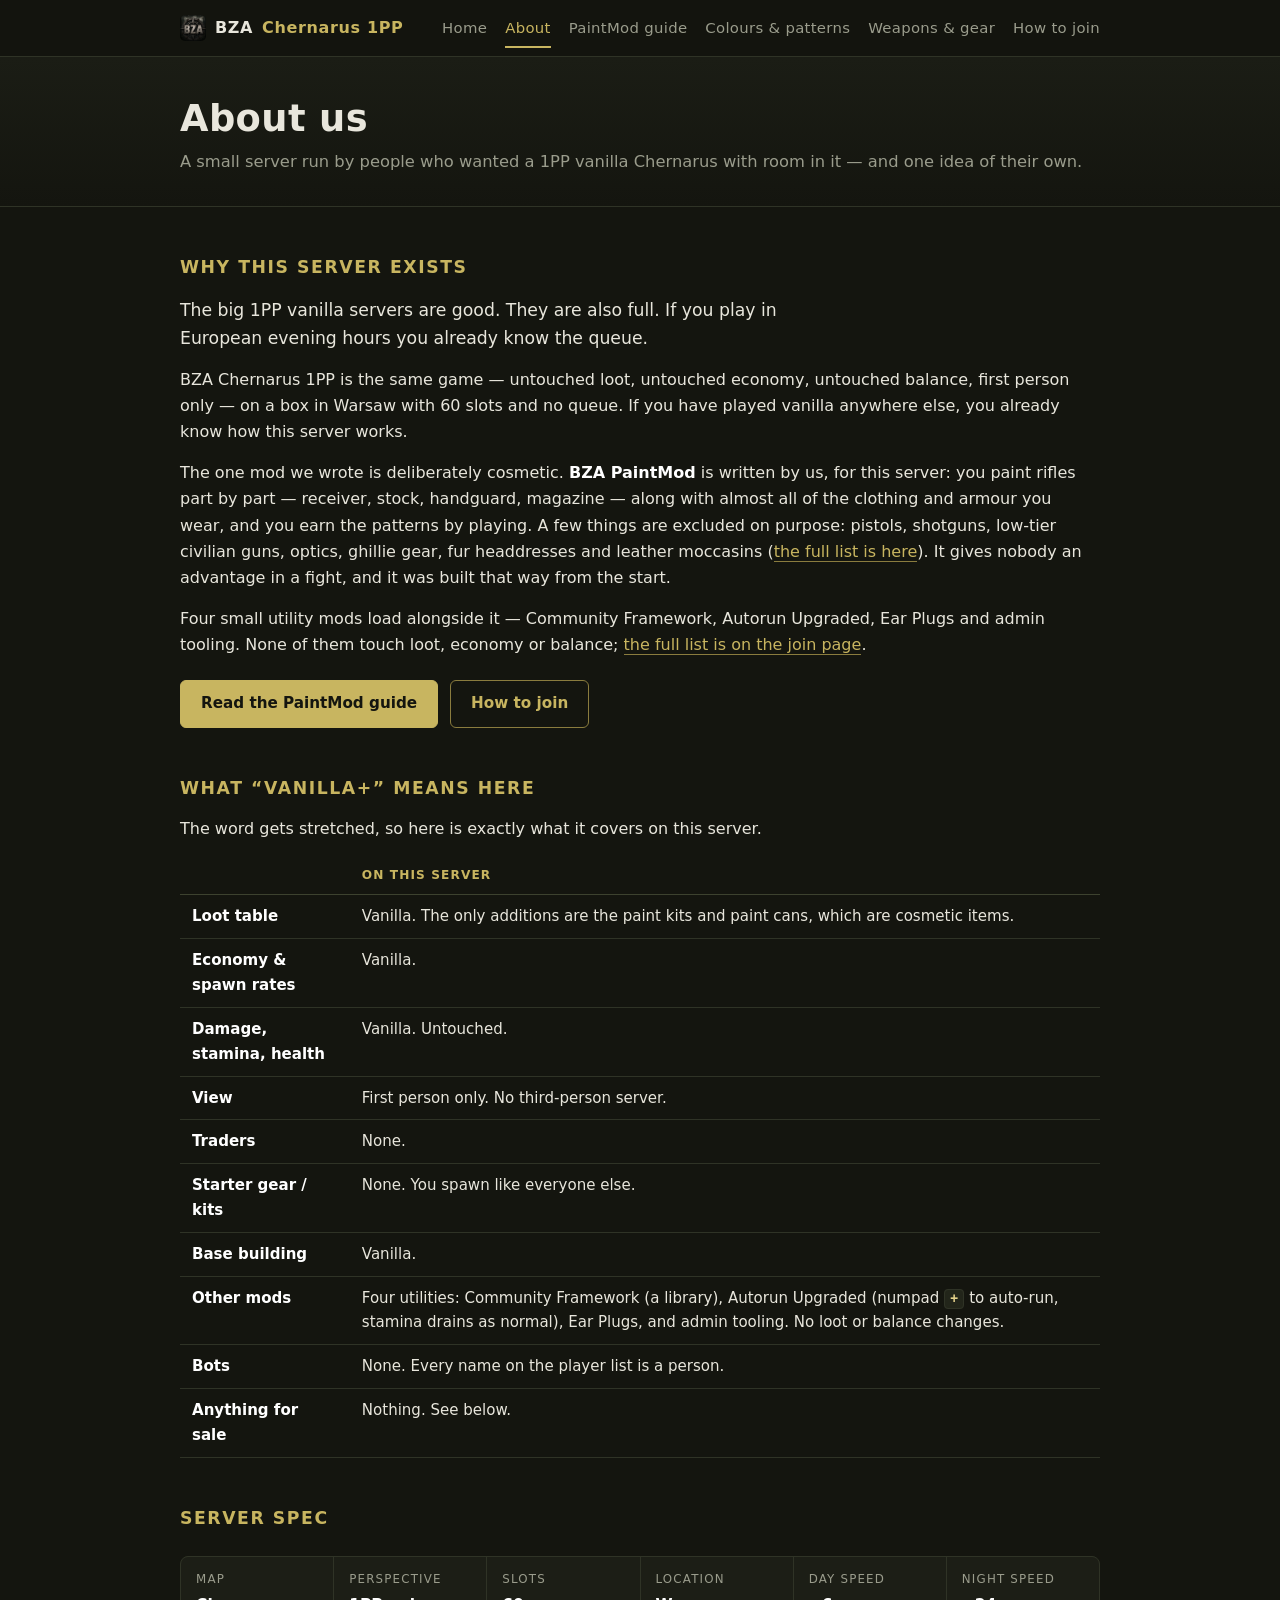
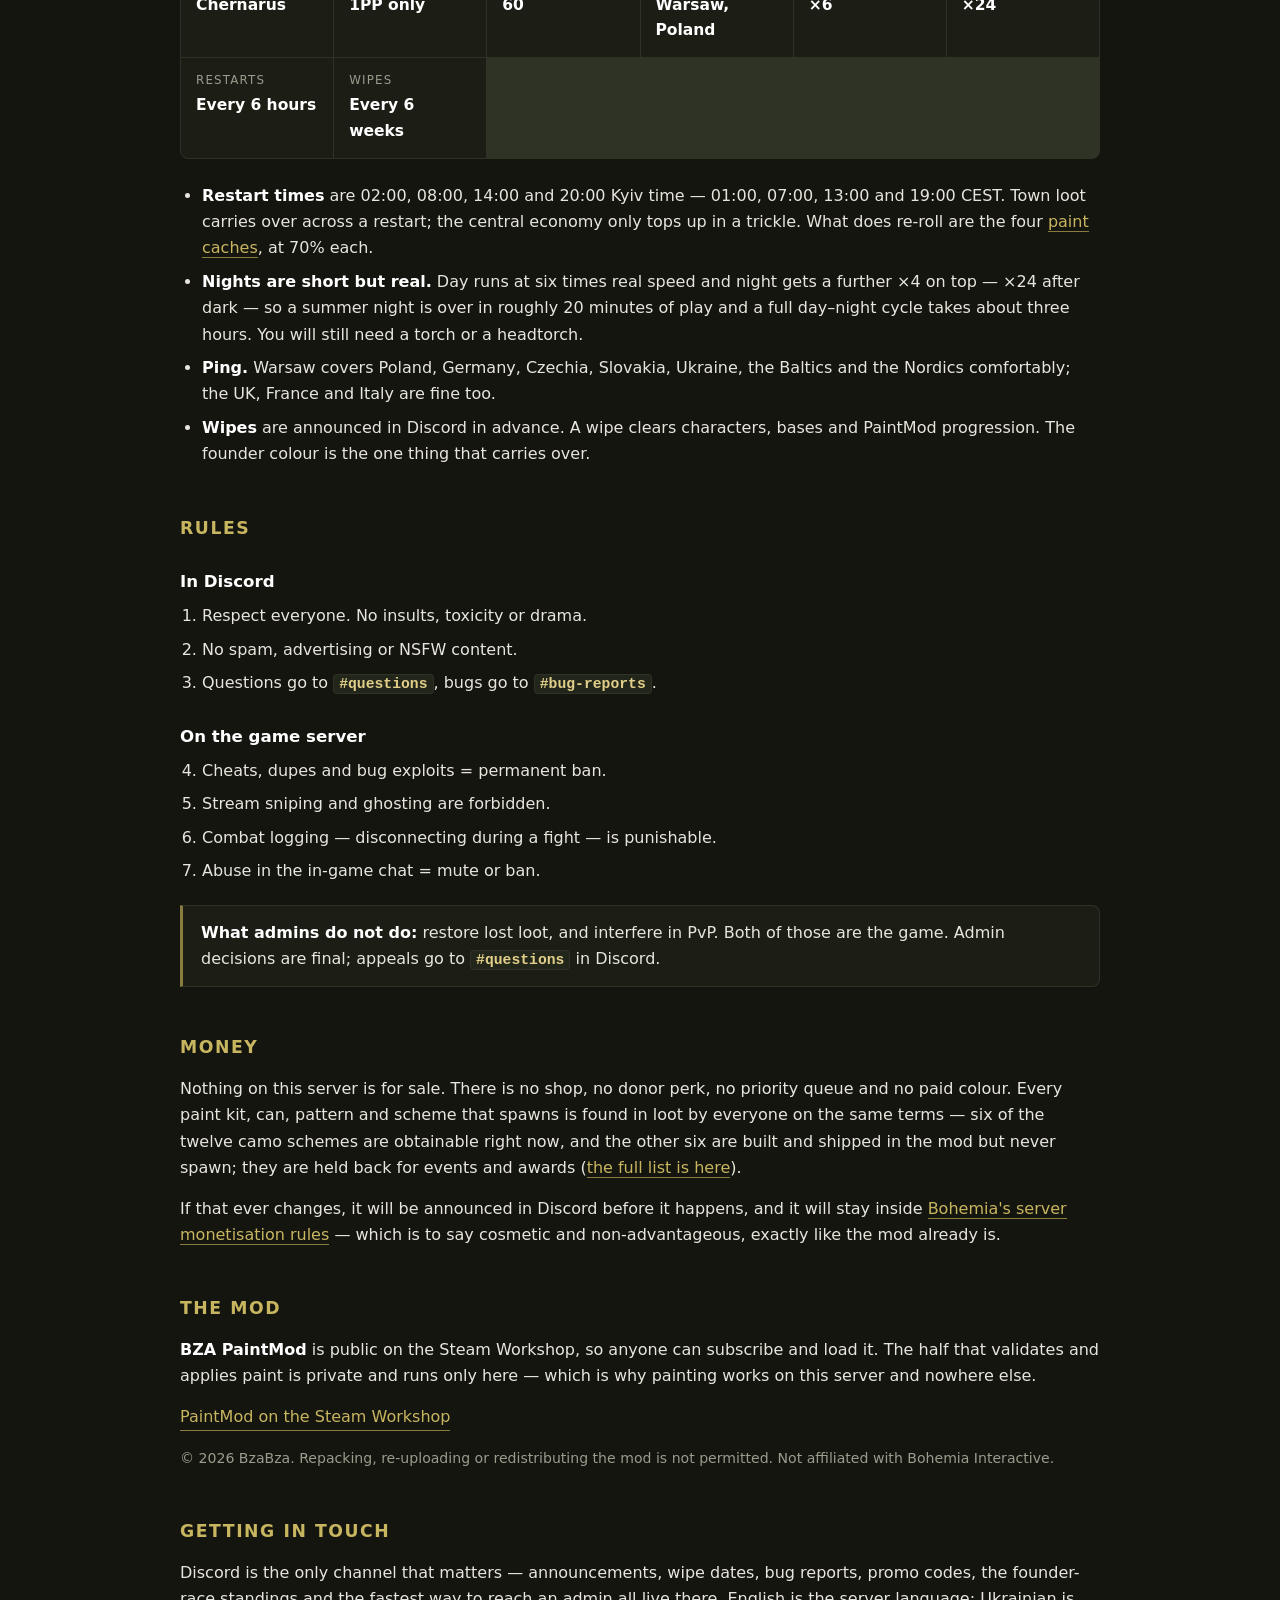
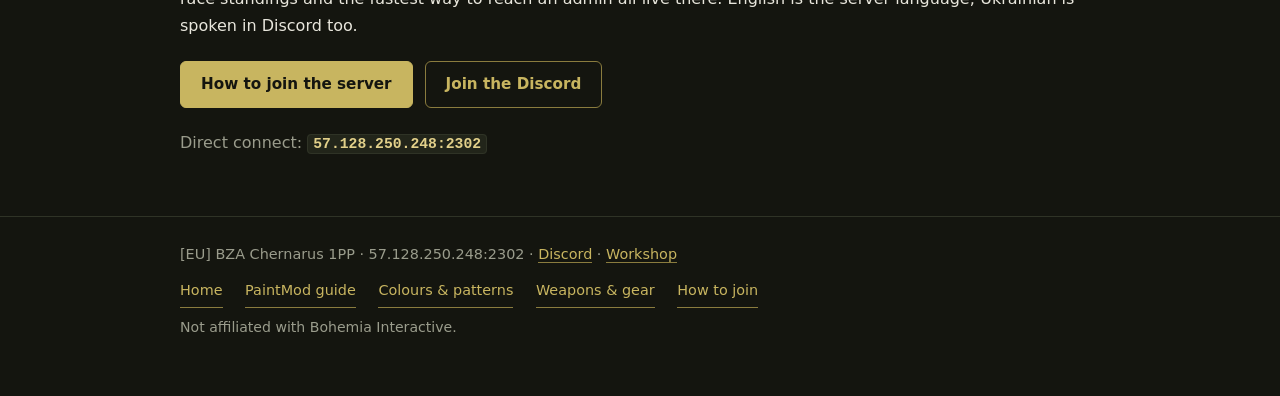
==== about.html @ 97966a28 "One landing page becomes a six-page site About, PaintMod guide, colours & patterns, weapons & gear, " ====
<!DOCTYPE html>
<html lang="en">
<head>
<meta charset="utf-8">
<meta name="viewport" content="width=device-width, initial-scale=1">
<title>About the server - BZA Chernarus 1PP</title>
<meta name="description" content="Who runs BZA Chernarus 1PP, what Vanilla+ means here, the full server spec, the rules, and the admin and monetisation policy.">
<link rel="icon" href="assets/brand/logo-32.png" sizes="32x32">
<link rel="apple-touch-icon" href="assets/brand/logo-180.png">
<link rel="stylesheet" href="assets/site.css">
</head>
<body>

<a class="skip" href="#main">Skip to content</a>

<nav class="nav">
  <div class="nav-in">
    <a class="brand" href="index.html"><img src="assets/brand/logo-64.png" alt="" width="28" height="28">BZA <span>Chernarus 1PP</span></a>
    <a class="link" href="index.html">Home</a>
    <a class="link" href="about.html" aria-current="page">About</a>
    <a class="link" href="paintmod.html">PaintMod guide</a>
    <a class="link" href="styles.html">Colours &amp; patterns</a>
    <a class="link" href="gear.html">Weapons &amp; gear</a>
    <a class="link" href="join.html">How to join</a>
  </div>
</nav>

<header class="hero slim">
  <div class="wrap">
    <h1>About us</h1>
    <p class="tag">A small server run by people who wanted a 1PP vanilla
       Chernarus with room in it &mdash; and one idea of their own.</p>
  </div>
</header>

<main id="main" tabindex="-1">
<div class="wrap">

  <h2>Why this server exists</h2>
  <p class="lede">The big 1PP vanilla servers are good. They are also full. If
     you play in European evening hours you already know the queue.</p>
  <p>BZA Chernarus 1PP is the same game &mdash; untouched loot, untouched
     economy, untouched balance, first person only &mdash; on a box in Warsaw
     with 60 slots and no queue. If you have played vanilla anywhere else, you
     already know how this server works.</p>
  <p>The one mod we wrote is deliberately cosmetic. <strong>BZA PaintMod</strong>
     is written by us, for this server: you paint rifles part by part &mdash;
     receiver, stock, handguard, magazine &mdash; along with almost all of the
     clothing and armour you wear, and you earn the patterns by playing. A few
     things are excluded on purpose: pistols, shotguns, low-tier civilian guns,
     optics, ghillie gear, fur headdresses and leather moccasins
     (<a href="gear.html">the full list is here</a>). It gives nobody an
     advantage in a fight, and it was built that way from the start.</p>
  <p>Four small utility mods load alongside it &mdash; Community Framework,
     Autorun Upgraded, Ear Plugs and admin tooling. None of them touch loot,
     economy or balance; <a href="join.html">the full list is on the join
     page</a>.</p>

  <div class="btns">
    <a class="btn btn-primary" href="paintmod.html">Read the PaintMod guide</a>
    <a class="btn" href="join.html">How to join</a>
  </div>

  <h2>What &ldquo;Vanilla+&rdquo; means here</h2>
  <p>The word gets stretched, so here is exactly what it covers on this server.</p>
  <div class="tbl-wrap" tabindex="0" role="region" aria-label="Scrollable table">
    <table>
      <thead><tr><th></th><th>On this server</th></tr></thead>
      <tbody>
        <tr><td><strong>Loot table</strong></td><td>Vanilla. The only additions are the paint kits and paint cans, which are cosmetic items.</td></tr>
        <tr><td><strong>Economy &amp; spawn rates</strong></td><td>Vanilla.</td></tr>
        <tr><td><strong>Damage, stamina, health</strong></td><td>Vanilla. Untouched.</td></tr>
        <tr><td><strong>View</strong></td><td>First person only. No third-person server.</td></tr>
        <tr><td><strong>Traders</strong></td><td>None.</td></tr>
        <tr><td><strong>Starter gear / kits</strong></td><td>None. You spawn like everyone else.</td></tr>
        <tr><td><strong>Base building</strong></td><td>Vanilla.</td></tr>
        <tr><td><strong>Other mods</strong></td><td>Four utilities: Community Framework (a library), Autorun Upgraded (numpad&nbsp;<code>+</code> to auto-run, stamina drains as normal), Ear Plugs, and admin tooling. No loot or balance changes.</td></tr>
        <tr><td><strong>Bots</strong></td><td>None. Every name on the player list is a person.</td></tr>
        <tr><td><strong>Anything for sale</strong></td><td>Nothing. See below.</td></tr>
      </tbody>
    </table>
  </div>

  <h2>Server spec</h2>
  <dl class="facts">
    <div><dt>Map</dt><dd>Chernarus</dd></div>
    <div><dt>Perspective</dt><dd>1PP only</dd></div>
    <div><dt>Slots</dt><dd>60</dd></div>
    <div><dt>Location</dt><dd>Warsaw, Poland</dd></div>
    <div><dt>Day speed</dt><dd>&times;6</dd></div>
    <div><dt>Night speed</dt><dd>&times;24</dd></div>
    <div><dt>Restarts</dt><dd>Every 6 hours</dd></div>
    <div><dt>Wipes</dt><dd>Every 6 weeks</dd></div>
  </dl>
  <ul>
    <li><strong>Restart times</strong> are 02:00, 08:00, 14:00 and 20:00 Kyiv
        time &mdash; 01:00, 07:00, 13:00 and 19:00 CEST. Town loot carries over
        across a restart; the central economy only tops up in a trickle. What
        does re-roll are the four
        <a href="paintmod.html#caches">paint caches</a>, at 70% each.</li>
    <li><strong>Nights are short but real.</strong> Day runs at six times real
        speed and night gets a further &times;4 on top &mdash; &times;24 after
        dark &mdash; so a summer night is over in roughly 20 minutes of play and
        a full day&ndash;night cycle takes about three hours. You will still
        need a torch or a headtorch.</li>
    <li><strong>Ping.</strong> Warsaw covers Poland, Germany, Czechia, Slovakia,
        Ukraine, the Baltics and the Nordics comfortably; the UK, France and
        Italy are fine too.</li>
    <li><strong>Wipes</strong> are announced in Discord in advance. A wipe clears
        characters, bases and PaintMod progression. The founder colour is the one
        thing that carries over.</li>
  </ul>

  <h2 id="rules">Rules</h2>
  <h3>In Discord</h3>
  <ol>
    <li>Respect everyone. No insults, toxicity or drama.</li>
    <li>No spam, advertising or NSFW content.</li>
    <li>Questions go to <code>#questions</code>, bugs go to <code>#bug-reports</code>.</li>
  </ol>
  <h3>On the game server</h3>
  <ol start="4">
    <li>Cheats, dupes and bug exploits = permanent ban.</li>
    <li>Stream sniping and ghosting are forbidden.</li>
    <li>Combat logging &mdash; disconnecting during a fight &mdash; is punishable.</li>
    <li>Abuse in the in-game chat = mute or ban.</li>
  </ol>

  <div class="note">
    <p><strong>What admins do not do:</strong> restore lost loot, and interfere
       in PvP. Both of those are the game. Admin decisions are final; appeals go
       to <code>#questions</code> in Discord.</p>
  </div>

  <h2>Money</h2>
  <p>Nothing on this server is for sale. There is no shop, no donor perk, no
     priority queue and no paid colour. Every paint kit, can, pattern and scheme
     that spawns is found in loot by everyone on the same terms &mdash; six of
     the twelve camo schemes are obtainable right now, and the other six are
     built and shipped in the mod but never spawn; they are held back for events
     and awards (<a href="styles.html#camo">the full list is here</a>).</p>
  <p>If that ever changes, it will be announced in Discord before it happens, and
     it will stay inside
     <a href="https://www.bohemia.net/community/licenses/dayz-monetization-rules">Bohemia's
     server monetisation rules</a> &mdash; which is to say cosmetic and
     non-advantageous, exactly like the mod already is.</p>

  <h2>The mod</h2>
  <p><strong>BZA PaintMod</strong> is public on the Steam Workshop, so anyone can
     subscribe and load it. The half that validates and applies paint is private
     and runs only here &mdash; which is why painting works on this server and
     nowhere else.</p>
  <p class="links">
    <a href="https://steamcommunity.com/sharedfiles/filedetails/?id=3770991635">PaintMod on the Steam Workshop</a>
  </p>
  <p><small class="muted">&copy; 2026 BzaBza. Repacking, re-uploading or
     redistributing the mod is not permitted. Not affiliated with Bohemia
     Interactive.</small></p>

  <h2>Getting in touch</h2>
  <p>Discord is the only channel that matters &mdash; announcements, wipe dates,
     bug reports, promo codes, the founder-race standings and the fastest way to
     reach an admin all live there. English is the server language; Ukrainian is
     spoken in Discord too.</p>
  <div class="btns">
    <a class="btn btn-primary" href="join.html">How to join the server</a>
    <a class="btn" href="https://discord.gg/Rrzu4rVy3v">Join the Discord</a>
  </div>
  <p class="muted">Direct connect: <code>57.128.250.248:2302</code></p>

</div>
</main>

<footer>
  <div class="wrap">
    <p>[EU] BZA Chernarus 1PP &middot; 57.128.250.248:2302 &middot;
       <a href="https://discord.gg/Rrzu4rVy3v">Discord</a> &middot;
       <a href="https://steamcommunity.com/sharedfiles/filedetails/?id=3770991635">Workshop</a></p>
    <p class="links">
      <a href="index.html">Home</a>
      <a href="paintmod.html">PaintMod guide</a>
      <a href="styles.html">Colours &amp; patterns</a>
      <a href="gear.html">Weapons &amp; gear</a>
      <a href="join.html">How to join</a>
    </p>
    <p><small>Not affiliated with Bohemia Interactive.</small></p>
  </div>
</footer>

</body>
</html>
---- assets/site.css ----
/* [EU] BZA Chernarus 1PP - shared styles.
   Kept as one hand-written stylesheet on purpose: the site is static files on
   GitHub Pages with no build step, so anything that needs compiling is a
   liability the next time somebody edits a page in a hurry. */

:root {
  --bg: #14150f;
  --bg-2: #191a12;
  --panel: #1c1e16;
  --panel-2: #22251a;
  --line: #2f3326;
  --line-2: #3d422f;
  --ink: #e8e6dc;
  /* --muted is 6.6:1 on --bg, --dim is 5.0:1 on --panel. Both clear WCAG AA for
     normal text, which matters because --dim carries the hex labels under the
     colour swatches at 0.72rem - the smallest real text on the site. */
  --muted: #9a9c8c;
  --dim: #8b8e80;
  --accent: #c8b560;
  --accent-dim: #8a7c3e;
  --accent-2: #e2d08a;
  --yes: #7cb342;
  /* --no and --founder-ink are the TEXT weights (5.0:1 and 7.7:1). --founder is
     the brand violet #A056F5 itself - correct on a swatch or a border, too dark
     against a panel to set small text in. */
  --no: #c76b60;
  --founder: #a056f5;
  --founder-ink: #c79bff;
  --radius: 8px;
  --wrap: 960px;
}

*, *::before, *::after { box-sizing: border-box; }

html { scroll-behavior: smooth; }

/* The nav is sticky, so an anchor jump would otherwise park its target
   underneath it - 57px of nav on desktop, 136px once six links wrap on a
   phone, which is more than a heading is tall. Every deep link between the
   guide pages depends on this. */
[id] { scroll-margin-top: 150px; }
@media (min-width: 700px) { [id] { scroll-margin-top: 72px; } }
@media (prefers-reduced-motion: reduce) {
  html { scroll-behavior: auto; }
  * { animation-duration: .01ms !important; transition-duration: .01ms !important; }
}

body {
  margin: 0;
  background: var(--bg);
  color: var(--ink);
  font: 16px/1.65 system-ui, -apple-system, "Segoe UI", Roboto, sans-serif;
  -webkit-text-size-adjust: 100%;
}

.wrap { max-width: var(--wrap); margin: 0 auto; padding: 0 20px; }
.wrap-narrow { max-width: 760px; }

a { color: var(--accent); text-decoration: none; border-bottom: 1px solid var(--accent-dim); }
a:hover { color: var(--accent-2); }
a:focus-visible, button:focus-visible, summary:focus-visible {
  outline: 2px solid var(--accent);
  outline-offset: 2px;
}

img { max-width: 100%; height: auto; }

/* ---------------------------------------------------------------- skip link */

.skip {
  position: absolute; left: -9999px; top: 0; z-index: 100;
  background: var(--accent); color: #14150f; padding: 10px 16px; border: 0;
}
.skip:focus { left: 8px; top: 8px; }

/* ---------------------------------------------------------------------- nav */

.nav {
  position: sticky; top: 0; z-index: 50;
  background: rgba(20, 21, 15, .93);
  backdrop-filter: blur(8px);
  border-bottom: 1px solid var(--line);
}
.nav-in {
  max-width: var(--wrap); margin: 0 auto; padding: 0 20px;
  display: flex; align-items: center; gap: 6px 18px; flex-wrap: wrap;
  min-height: 56px;
}
.brand {
  display: flex; align-items: center; gap: 9px;
  font-weight: 700; letter-spacing: .04em; color: var(--ink);
  border: 0; margin-right: auto; padding: 8px 0;
}
.brand img { width: 26px; height: 26px; border-radius: 5px; }
.brand span { color: var(--accent); }
.nav a.link {
  border: 0; color: var(--muted); font-size: .93rem; padding: 8px 0;
  letter-spacing: .02em; white-space: nowrap;
}
.nav a.link:hover { color: var(--ink); }
.nav a.link[aria-current="page"] {
  color: var(--accent); box-shadow: inset 0 -2px 0 var(--accent);
}

/* ------------------------------------------------------------------- header */

.hero {
  border-bottom: 1px solid var(--line);
  background: linear-gradient(180deg, #1b1d15, var(--bg));
  padding: 52px 0 40px;
}
.hero.slim { padding: 40px 0 30px; }
h1 {
  margin: 0 0 8px;
  font-size: clamp(1.55rem, 4.6vw, 2.3rem);
  line-height: 1.2; letter-spacing: .4px;
}
h1 .eu { color: var(--accent); }
.tag { color: var(--muted); margin: 0; font-size: 1.02rem; }
.lede { font-size: 1.08rem; color: var(--ink); max-width: 62ch; }

h2 {
  font-size: 1.08rem; letter-spacing: .09em; text-transform: uppercase;
  color: var(--accent); margin: 46px 0 14px;
}
h3 { margin: 26px 0 8px; font-size: 1.04rem; color: #fff; }
h4 { margin: 20px 0 6px; font-size: .95rem; color: var(--ink); }
p { margin: 0 0 14px; }
ul, ol { margin: 0 0 14px; padding-left: 22px; }
li { margin-bottom: 7px; }
li > ul, li > ol { margin-top: 7px; }
hr { border: 0; border-top: 1px solid var(--line); margin: 40px 0; }
code {
  font: 600 .92em ui-monospace, SFMono-Regular, Menlo, Consolas, monospace;
  background: var(--panel-2); border: 1px solid var(--line);
  padding: 1px 5px; border-radius: 4px; color: var(--accent-2);
}
strong { color: #fff; }
small { color: var(--muted); font-size: .88rem; }

/* -------------------------------------------------------------- connect box */

.connect {
  margin: 26px 0 0; padding: 18px 20px;
  background: var(--panel); border: 1px solid var(--line); border-radius: var(--radius);
  display: flex; flex-wrap: wrap; gap: 14px 28px; align-items: center;
}
.connect .label {
  color: var(--muted); font-size: .78rem; text-transform: uppercase; letter-spacing: .11em;
}
.ip {
  font: 600 1.3rem/1.3 ui-monospace, SFMono-Regular, Menlo, Consolas, monospace;
  color: #fff; margin-top: 3px; word-break: break-all;
}

/* ------------------------------------------------------------------ buttons */

.btn {
  display: inline-block; border: 1px solid var(--accent-dim); border-radius: 6px;
  padding: 10px 20px; font-weight: 600; font-size: .95rem;
  background: transparent; color: var(--accent); cursor: pointer;
}
.btn:hover { background: rgba(200, 181, 96, .1); color: var(--accent-2); }
.btn-primary { background: var(--accent); color: #14150f; border-color: var(--accent); }
.btn-primary:hover { background: var(--accent-2); color: #14150f; }
.btns { display: flex; flex-wrap: wrap; gap: 12px; margin: 22px 0; }

/* -------------------------------------------------------------------- cards */

.grid { display: grid; grid-template-columns: repeat(auto-fit, minmax(230px, 1fr)); gap: 14px; margin: 0 0 8px; }
.grid-2 { grid-template-columns: repeat(auto-fit, minmax(300px, 1fr)); }
.card {
  background: var(--panel); border: 1px solid var(--line);
  border-radius: var(--radius); padding: 16px 18px;
}
.card h3 { margin: 0 0 6px; font-size: 1rem; color: #fff; }
.card p:last-child { margin: 0; }
.card p { color: var(--muted); font-size: .94rem; }

/* facts strip */
.facts {
  display: grid; grid-template-columns: repeat(auto-fit, minmax(140px, 1fr));
  gap: 1px; background: var(--line); border: 1px solid var(--line);
  border-radius: var(--radius); overflow: hidden; margin: 24px 0;
}
.facts div { background: var(--panel); padding: 13px 15px; }
.facts dt { color: var(--muted); font-size: .74rem; text-transform: uppercase; letter-spacing: .1em; }
.facts dd { margin: 3px 0 0; font-weight: 600; color: #fff; font-size: .97rem; }

/* ------------------------------------------------------------------- tables */

/* tabindex="0" in the markup makes these keyboard-scrollable - without it the
   right-hand columns of a table wider than the phone are simply unreachable
   without a pointer. The focus ring is what tells you it took focus. */
.tbl-wrap { overflow-x: auto; margin: 0 0 18px; -webkit-overflow-scrolling: touch; }
.tbl-wrap:focus-visible { outline: 2px solid var(--accent); outline-offset: 3px; }
table { border-collapse: collapse; width: 100%; min-width: 480px; font-size: .94rem; }
th, td { text-align: left; padding: 9px 12px; border-bottom: 1px solid var(--line); vertical-align: top; }
thead th {
  color: var(--accent); font-size: .76rem; text-transform: uppercase;
  letter-spacing: .09em; border-bottom-color: var(--line-2);
}
tbody tr:hover { background: var(--panel); }
/* Group headings inside a tbody (the weapon table's category rows) - without
   this they inherit body-cell styling and read as just another weapon. */
tbody th[colspan] {
  color: var(--accent); font-size: .76rem; text-transform: uppercase;
  letter-spacing: .09em; padding-top: 22px; border-bottom-color: var(--line-2);
}
td.yes { color: var(--yes); font-weight: 600; white-space: nowrap; }
td.no { color: var(--no); font-weight: 600; white-space: nowrap; }

/* -------------------------------------------------------------------- notes */

.note {
  background: var(--panel); border: 1px solid var(--line);
  border-left: 3px solid var(--accent-dim);
  border-radius: 0 var(--radius) var(--radius) 0;
  padding: 14px 18px; margin: 20px 0;
}
.note p:last-child { margin: 0; }
.note.warn { border-left-color: var(--no); }

/* -------------------------------------------------------------------- steps */

.steps { counter-reset: step; list-style: none; padding: 0; margin: 20px 0; }
.steps > li {
  counter-increment: step; position: relative;
  padding: 0 0 20px 46px; margin: 0; border-left: 1px solid var(--line);
}
.steps > li:last-child { border-left-color: transparent; padding-bottom: 0; }
.steps > li::before {
  content: counter(step);
  position: absolute; left: -15px; top: -2px;
  width: 30px; height: 30px; border-radius: 50%;
  background: var(--panel-2); border: 1px solid var(--line-2);
  color: var(--accent); font-weight: 700; font-size: .88rem;
  display: grid; place-items: center;
}
.steps h3 { margin: 2px 0 6px; }

/* ------------------------------------------------------------------- shots */

.shots { display: grid; grid-template-columns: repeat(auto-fit, minmax(290px, 1fr)); gap: 16px; margin: 0 0 8px; }
.shots figure { margin: 0; }
.shots img {
  display: block; width: 100%; border-radius: var(--radius);
  border: 1px solid var(--line); background: var(--panel);
}
.shots figcaption { color: var(--muted); font-size: .88rem; line-height: 1.45; margin-top: 8px; }
.shots .wide { grid-column: 1 / -1; }

/* ------------------------------------------------------------------ founder */

.founder {
  display: flex; gap: 18px; align-items: flex-start;
  background: var(--panel); border: 1px solid var(--line);
  border-left: 4px solid var(--founder); border-radius: var(--radius); padding: 18px 20px;
}
.founder .swatch {
  flex: none; width: 52px; height: 52px; border-radius: var(--radius); background: var(--founder);
  box-shadow: 0 0 0 1px rgba(255, 255, 255, .12), 0 0 22px rgba(160, 86, 245, .45);
}
.founder p:last-child { margin: 0; }
@media (max-width: 520px) { .founder { flex-direction: column; } }

/* ------------------------------------------------------------- paint swatch */

.palette {
  display: grid; grid-template-columns: repeat(auto-fill, minmax(104px, 1fr));
  gap: 10px; margin: 18px 0;
}
.sw {
  border: 1px solid var(--line); border-radius: 6px; overflow: hidden;
  background: var(--panel);
}
.sw .chip { height: 56px; display: block; }
.sw .meta { padding: 6px 8px 8px; }
.sw .nm { font-size: .82rem; color: var(--ink); display: block; line-height: 1.3; }
.sw .hx {
  font: .72rem ui-monospace, Consolas, monospace; color: var(--dim);
  text-transform: uppercase; letter-spacing: .03em;
}
.sw.is-founder { border-color: var(--founder); }

.badge {
  display: inline-block; font-size: .68rem; text-transform: uppercase;
  letter-spacing: .08em; padding: 1px 6px; border-radius: 3px;
  border: 1px solid var(--line-2); color: var(--muted); vertical-align: 2px;
}
.badge.free { color: var(--yes); border-color: rgba(124, 179, 66, .45); }
.badge.founder { color: var(--founder-ink); border-color: rgba(160, 86, 245, .5); }
.badge.locked { color: var(--muted); }

/* -------------------------------------------------------------- pattern grid */

.tiles { display: grid; grid-template-columns: repeat(auto-fill, minmax(150px, 1fr)); gap: 14px; margin: 18px 0; }
.tile { border: 1px solid var(--line); border-radius: var(--radius); overflow: hidden; background: var(--panel); }
.tile img, .tile svg { display: block; width: 100%; aspect-ratio: 1; image-rendering: auto; }
.tile .cap { padding: 8px 10px 10px; }
.tile .cap b { display: block; font-size: .88rem; color: #fff; font-weight: 600; }
.tile .cap span { font-size: .78rem; color: var(--muted); }

/* the stencil previews recolour through these two variables */
.stencil .bg { fill: var(--sb, #1a1a1a); }
.stencil .ac { fill: var(--sa, #f2f2f2); }

/* ----------------------------------------------------------------- controls */

.controls {
  background: var(--panel); border: 1px solid var(--line);
  border-radius: var(--radius); padding: 16px 18px; margin: 18px 0 24px;
}
.controls .row { display: flex; flex-wrap: wrap; gap: 10px 20px; align-items: center; margin-bottom: 12px; }
.controls .row:last-child { margin-bottom: 0; }
.controls label, .controls .label-ish {
  font-size: .76rem; text-transform: uppercase; letter-spacing: .1em; color: var(--muted);
}
select, input[type="search"] {
  background: var(--panel-2); color: var(--ink);
  /* --line-2 against --panel is only 1.6:1, so the box that identifies the
     control would not be perceivable. --dim clears the 3:1 that WCAG asks of a
     UI boundary. */
  border: 1px solid var(--dim); border-radius: 5px;
  /* 16px exactly: iOS Safari zooms the whole page when a smaller input takes
     focus, and the visitor then has to pinch back out to read the results they
     just filtered. */
  padding: 8px 10px; font: inherit; font-size: 16px; max-width: 100%;
}
::placeholder { color: var(--muted); opacity: 1; }
.mini {
  display: flex; flex-wrap: wrap; gap: 5px;
}
.mini button {
  width: 26px; height: 26px; border-radius: 4px; padding: 0;
  border: 1px solid var(--line-2); cursor: pointer;
}
/* 47 swatches at a 44px tap target would be a wall. On touch devices they go up
   to 38px and the gap widens, which is the most a grid this size can give
   without becoming its own screen. */
@media (pointer: coarse) {
  .mini { gap: 8px; }
  .mini button { width: 38px; height: 38px; }
}
/* Selection ring sits just off the swatch, separated by a band of page colour
   so it reads on light and dark swatches alike. */
.mini button[aria-pressed="true"] {
  box-shadow: 0 0 0 2px var(--panel), 0 0 0 4px var(--accent);
  border-color: var(--accent);
}
/* Focus has to be told apart from selection, and the default accent ring is
   invisible on the gold family (Amber measures 1.00:1 against it). A white ring
   further out lands on the panel behind the swatch, never on the swatch, so it
   is 6:1 whatever colour is under it. */
.mini button:focus-visible {
  outline: 2px solid var(--ink);
  outline-offset: 5px;
}

/* ------------------------------------------------------------------ details */

details {
  border: 1px solid var(--line); border-radius: var(--radius);
  background: var(--panel); padding: 0; margin: 0 0 10px;
}
summary { padding: 13px 18px; cursor: pointer; font-weight: 600; color: var(--ink); }
summary::marker { color: var(--accent); }
details > *:not(summary) { padding: 0 18px; }
details > *:last-child { padding-bottom: 14px; }

/* ------------------------------------------------------------------- footer */

footer {
  margin-top: 60px; border-top: 1px solid var(--line);
  padding: 26px 0 48px; color: var(--muted); font-size: .9rem;
}
/* Footer links keep an underline. Against the muted footer text the accent is
   only 1.36:1, so colour alone would not distinguish a link from a word. */
footer a { border-bottom-color: var(--accent-dim); }
footer .links a { margin-right: 18px; display: inline-block; padding: 4px 0; }
footer p { margin: 0 0 8px; }
/* Same spacing for a link row inside the page body, not just the footer. */
p.links a { margin-right: 18px; display: inline-block; }

/* -------------------------------------------------------------------- misc */

.muted { color: var(--muted); }
.center { text-align: center; }
.mt0 { margin-top: 0; }
.nowrap { white-space: nowrap; }
.visually-hidden {
  position: absolute; width: 1px; height: 1px; overflow: hidden;
  clip: rect(0 0 0 0); clip-path: inset(50%); white-space: nowrap;
}
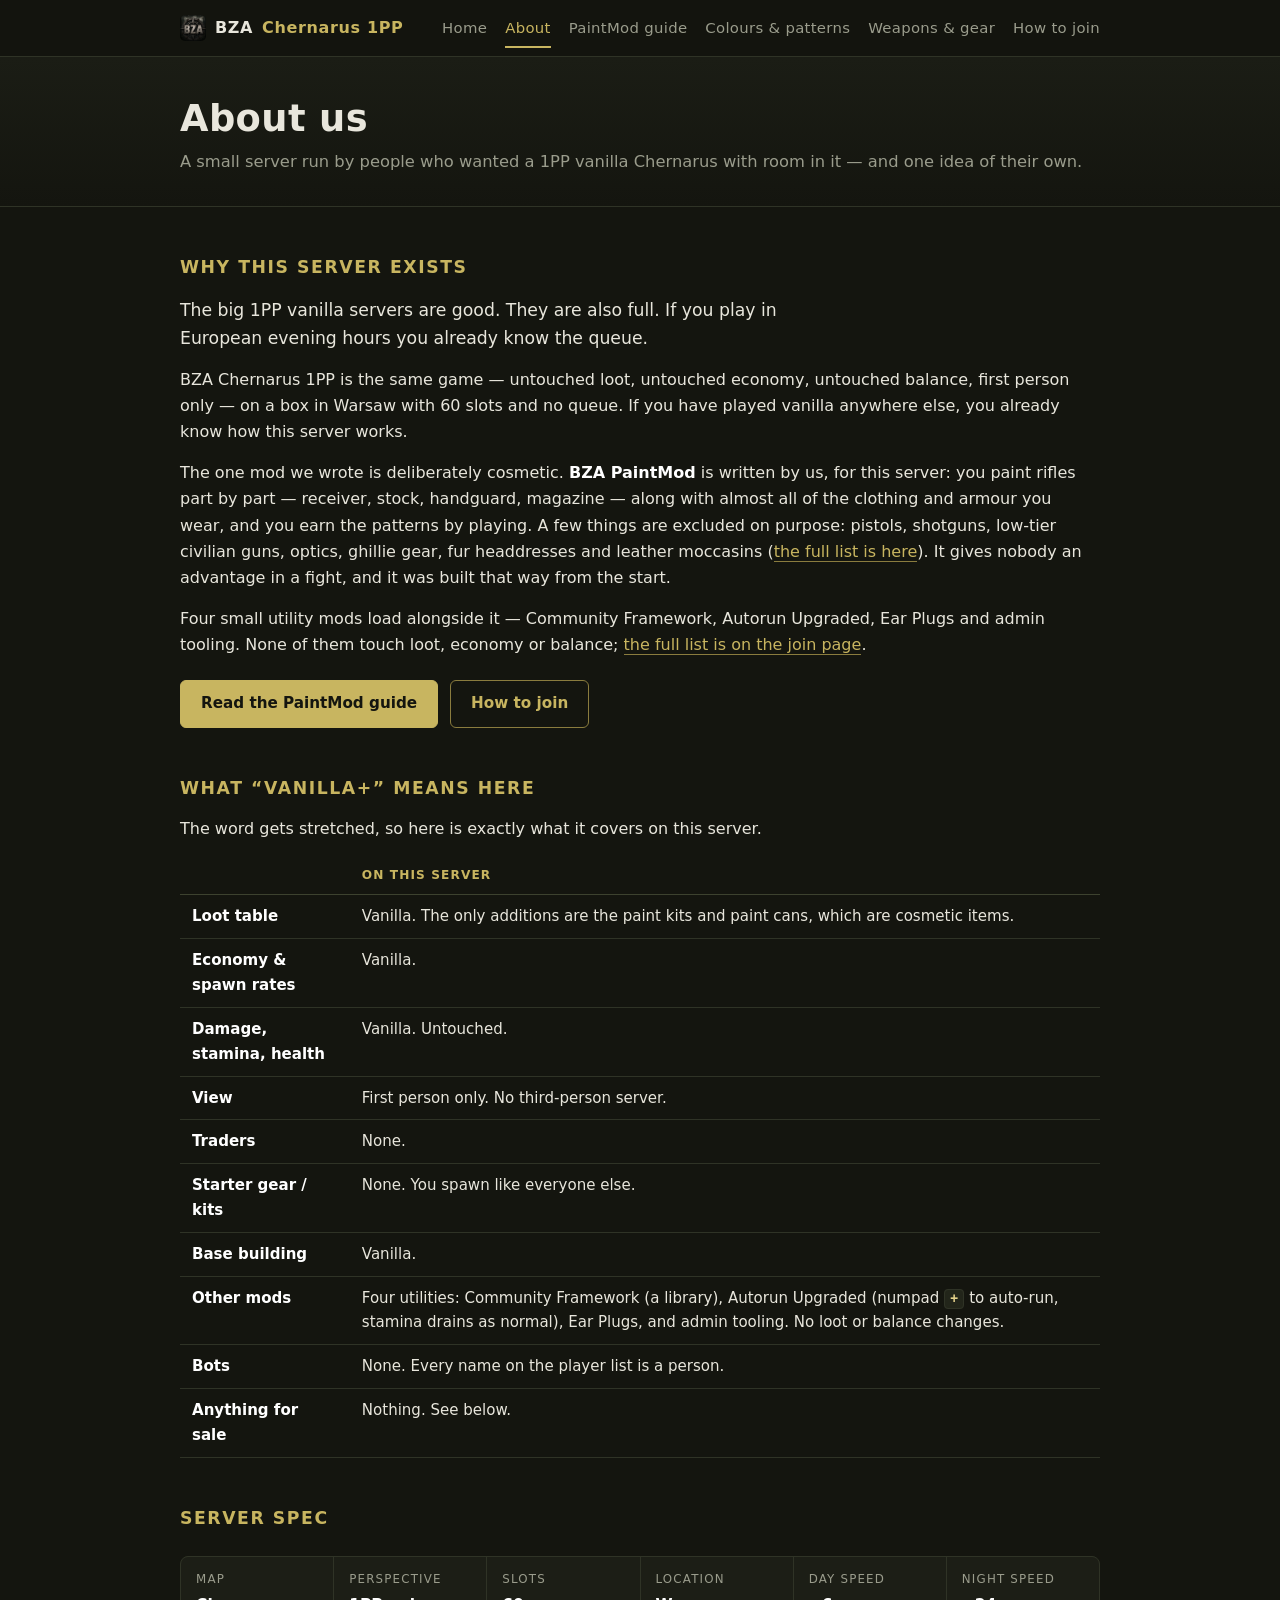
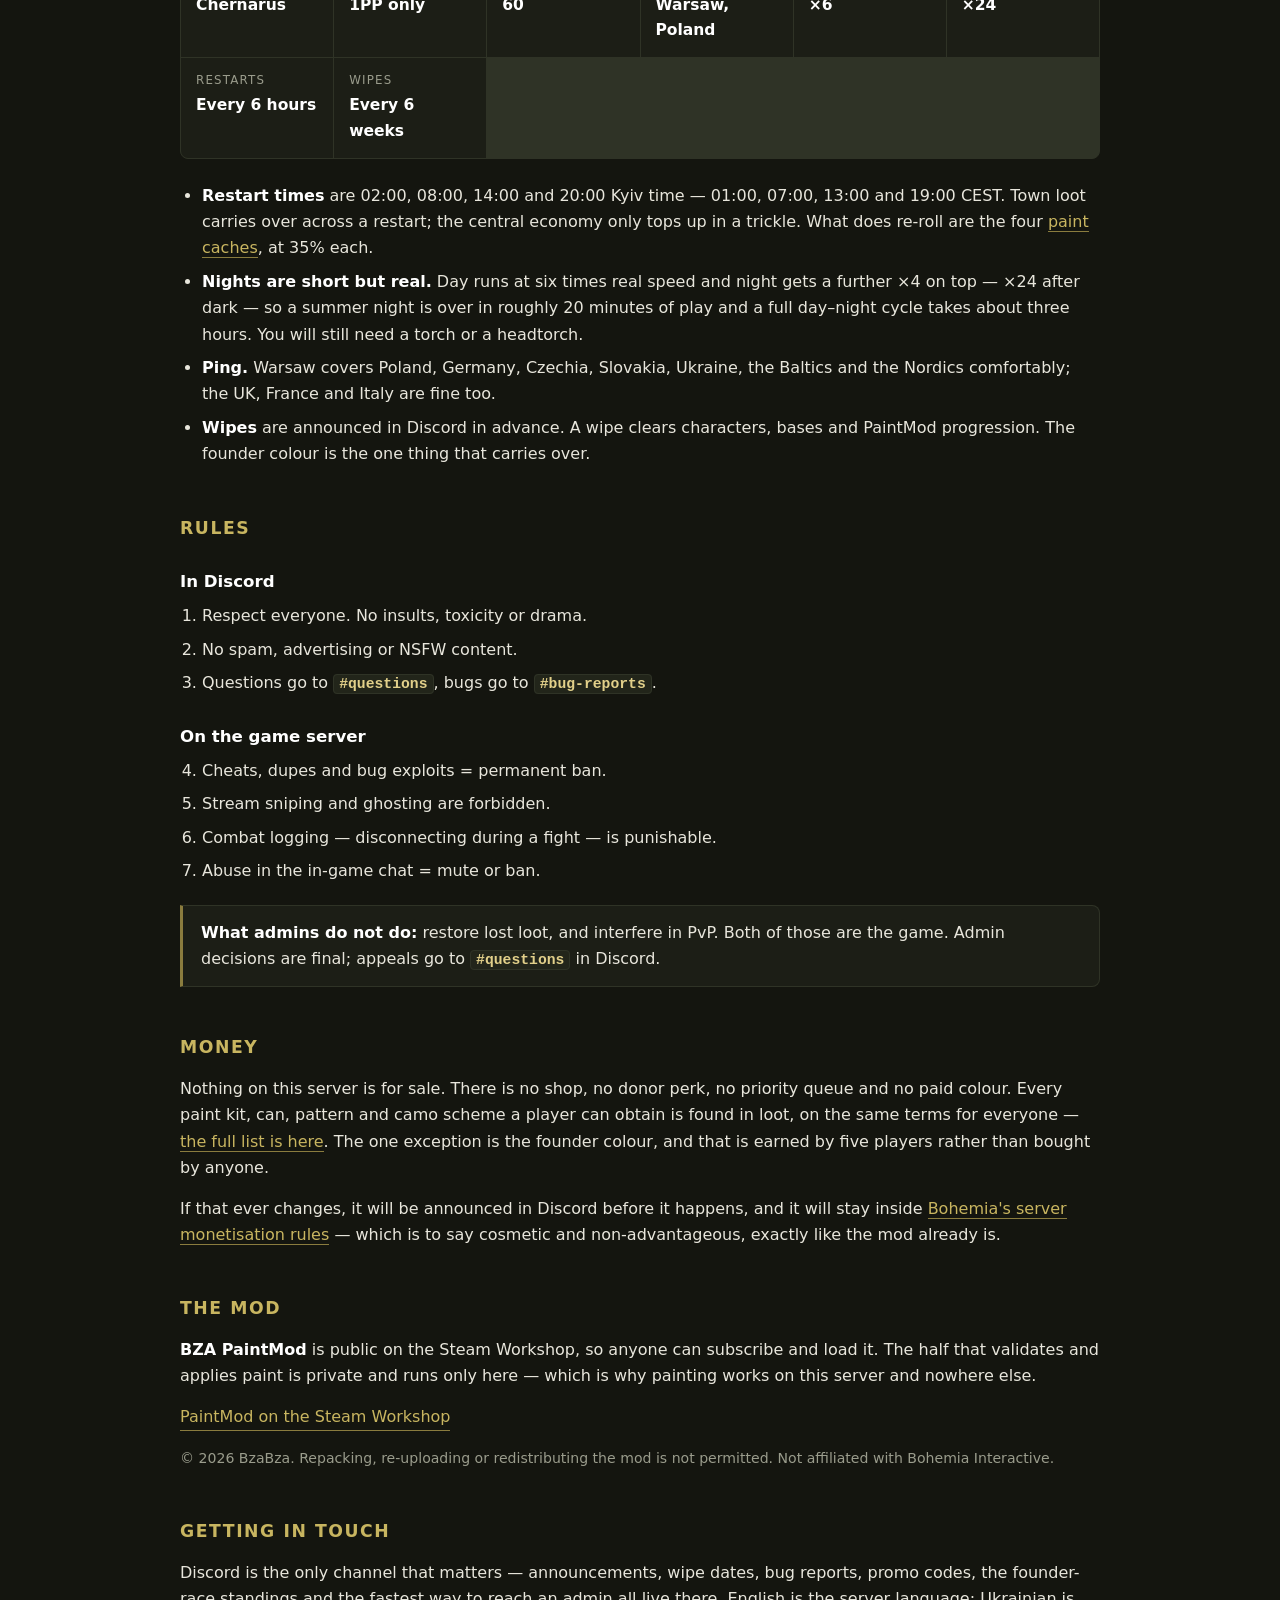
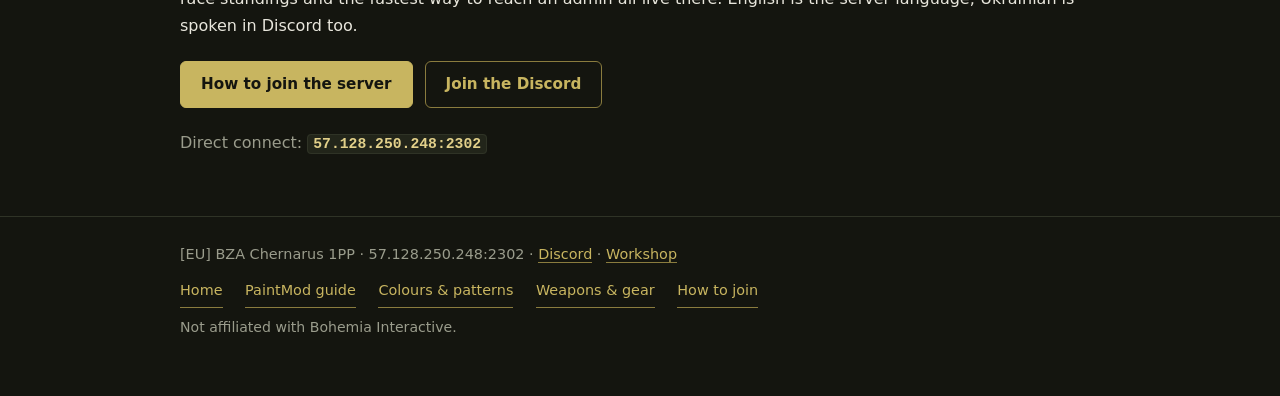
==== commit 71ccec49: "Show only what a player can actually get The palette page listed all 47 colours and all 12 camo sche" ====
--- a/about.html
+++ b/about.html
@@ -97,7 +97,7 @@
         time &mdash; 01:00, 07:00, 13:00 and 19:00 CEST. Town loot carries over
         across a restart; the central economy only tops up in a trickle. What
         does re-roll are the four
-        <a href="paintmod.html#caches">paint caches</a>, at 70% each.</li>
+        <a href="paintmod.html#caches">paint caches</a>, at 35% each.</li>
     <li><strong>Nights are short but real.</strong> Day runs at six times real
         speed and night gets a further &times;4 on top &mdash; &times;24 after
         dark &mdash; so a summer night is over in roughly 20 minutes of play and
@@ -134,11 +134,11 @@
 
   <h2>Money</h2>
   <p>Nothing on this server is for sale. There is no shop, no donor perk, no
-     priority queue and no paid colour. Every paint kit, can, pattern and scheme
-     that spawns is found in loot by everyone on the same terms &mdash; six of
-     the twelve camo schemes are obtainable right now, and the other six are
-     built and shipped in the mod but never spawn; they are held back for events
-     and awards (<a href="styles.html#camo">the full list is here</a>).</p>
+     priority queue and no paid colour. Every paint kit, can, pattern and camo
+     scheme a player can obtain is found in loot, on the same terms for
+     everyone &mdash; <a href="styles.html">the full list is here</a>. The one
+     exception is the founder colour, and that is earned by five players rather
+     than bought by anyone.</p>
   <p>If that ever changes, it will be announced in Discord before it happens, and
      it will stay inside
      <a href="https://www.bohemia.net/community/licenses/dayz-monetization-rules">Bohemia's
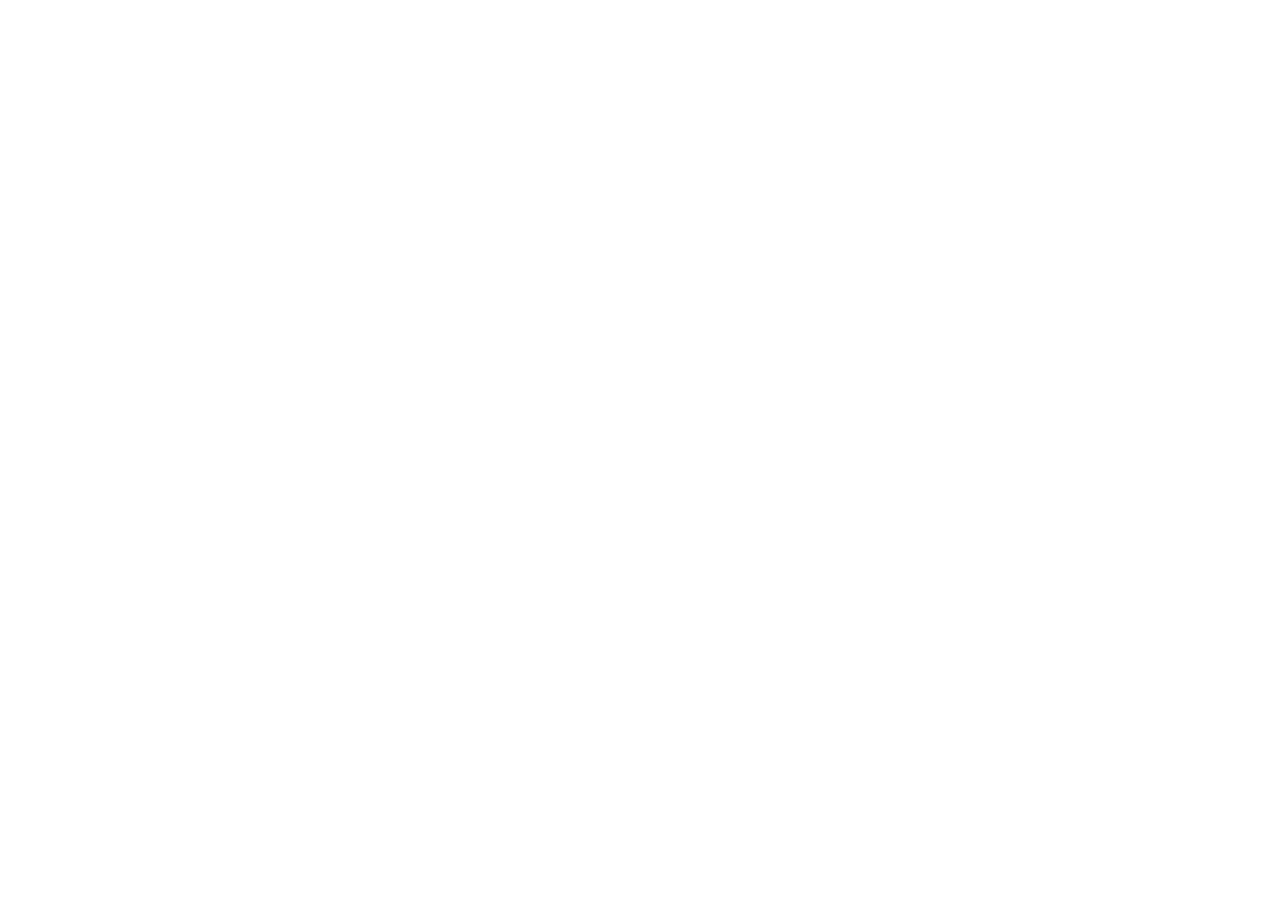
==== commit 05f77e7a: "Retire this site: redirect every page to bzadayz.com The site moved to its own domain and server. Tw" ====
--- a/about.html
+++ b/about.html
@@ -2,190 +2,17 @@
 <html lang="en">
 <head>
 <meta charset="utf-8">
-<meta name="viewport" content="width=device-width, initial-scale=1">
-<title>About the server - BZA Chernarus 1PP</title>
-<meta name="description" content="Who runs BZA Chernarus 1PP, what Vanilla+ means here, the full server spec, the rules, and the admin and monetisation policy.">
-<link rel="icon" href="assets/brand/logo-32.png" sizes="32x32">
-<link rel="apple-touch-icon" href="assets/brand/logo-180.png">
-<link rel="stylesheet" href="assets/site.css">
+<title>Moved to bzadayz.com</title>
+<!-- GitHub Pages cannot send a real 301, so this is the standard substitute:
+     a canonical pointing at the new home (the signal Google actually follows)
+     plus a meta refresh and a JS replace for people. Deliberately NOT noindex -
+     that would drop the page before the canonical is credited. -->
+<link rel="canonical" href="https://bzadayz.com/about.html">
+<meta http-equiv="refresh" content="0; url=https://bzadayz.com/about.html">
 </head>
 <body>
-
-<a class="skip" href="#main">Skip to content</a>
-
-<nav class="nav">
-  <div class="nav-in">
-    <a class="brand" href="index.html"><img src="assets/brand/logo-64.png" alt="" width="28" height="28">BZA <span>Chernarus 1PP</span></a>
-    <a class="link" href="index.html">Home</a>
-    <a class="link" href="about.html" aria-current="page">About</a>
-    <a class="link" href="paintmod.html">PaintMod guide</a>
-    <a class="link" href="styles.html">Colours &amp; patterns</a>
-    <a class="link" href="gear.html">Weapons &amp; gear</a>
-    <a class="link" href="join.html">How to join</a>
-  </div>
-</nav>
-
-<header class="hero slim">
-  <div class="wrap">
-    <h1>About us</h1>
-    <p class="tag">A small server run by people who wanted a 1PP vanilla
-       Chernarus with room in it &mdash; and one idea of their own.</p>
-  </div>
-</header>
-
-<main id="main" tabindex="-1">
-<div class="wrap">
-
-  <h2>Why this server exists</h2>
-  <p class="lede">The big 1PP vanilla servers are good. They are also full. If
-     you play in European evening hours you already know the queue.</p>
-  <p>BZA Chernarus 1PP is the same game &mdash; untouched loot, untouched
-     economy, untouched balance, first person only &mdash; on a box in Warsaw
-     with 60 slots and no queue. If you have played vanilla anywhere else, you
-     already know how this server works.</p>
-  <p>The one mod we wrote is deliberately cosmetic. <strong>BZA PaintMod</strong>
-     is written by us, for this server: you paint rifles part by part &mdash;
-     receiver, stock, handguard, magazine &mdash; along with almost all of the
-     clothing and armour you wear, and you earn the patterns by playing. A few
-     things are excluded on purpose: pistols, shotguns, low-tier civilian guns,
-     optics, ghillie gear, fur headdresses and leather moccasins
-     (<a href="gear.html">the full list is here</a>). It gives nobody an
-     advantage in a fight, and it was built that way from the start.</p>
-  <p>Four small utility mods load alongside it &mdash; Community Framework,
-     Autorun Upgraded, Ear Plugs and admin tooling. None of them touch loot,
-     economy or balance; <a href="join.html">the full list is on the join
-     page</a>.</p>
-
-  <div class="btns">
-    <a class="btn btn-primary" href="paintmod.html">Read the PaintMod guide</a>
-    <a class="btn" href="join.html">How to join</a>
-  </div>
-
-  <h2>What &ldquo;Vanilla+&rdquo; means here</h2>
-  <p>The word gets stretched, so here is exactly what it covers on this server.</p>
-  <div class="tbl-wrap" tabindex="0" role="region" aria-label="Scrollable table">
-    <table>
-      <thead><tr><th></th><th>On this server</th></tr></thead>
-      <tbody>
-        <tr><td><strong>Loot table</strong></td><td>Vanilla. The only additions are the paint kits and paint cans, which are cosmetic items.</td></tr>
-        <tr><td><strong>Economy &amp; spawn rates</strong></td><td>Vanilla.</td></tr>
-        <tr><td><strong>Damage, stamina, health</strong></td><td>Vanilla. Untouched.</td></tr>
-        <tr><td><strong>View</strong></td><td>First person only. No third-person server.</td></tr>
-        <tr><td><strong>Traders</strong></td><td>None.</td></tr>
-        <tr><td><strong>Starter gear / kits</strong></td><td>None. You spawn like everyone else.</td></tr>
-        <tr><td><strong>Base building</strong></td><td>Vanilla.</td></tr>
-        <tr><td><strong>Other mods</strong></td><td>Four utilities: Community Framework (a library), Autorun Upgraded (numpad&nbsp;<code>+</code> to auto-run, stamina drains as normal), Ear Plugs, and admin tooling. No loot or balance changes.</td></tr>
-        <tr><td><strong>Bots</strong></td><td>None. Every name on the player list is a person.</td></tr>
-        <tr><td><strong>Anything for sale</strong></td><td>Nothing. See below.</td></tr>
-      </tbody>
-    </table>
-  </div>
-
-  <h2>Server spec</h2>
-  <dl class="facts">
-    <div><dt>Map</dt><dd>Chernarus</dd></div>
-    <div><dt>Perspective</dt><dd>1PP only</dd></div>
-    <div><dt>Slots</dt><dd>60</dd></div>
-    <div><dt>Location</dt><dd>Warsaw, Poland</dd></div>
-    <div><dt>Day speed</dt><dd>&times;6</dd></div>
-    <div><dt>Night speed</dt><dd>&times;24</dd></div>
-    <div><dt>Restarts</dt><dd>Every 6 hours</dd></div>
-    <div><dt>Wipes</dt><dd>Every 6 weeks</dd></div>
-  </dl>
-  <ul>
-    <li><strong>Restart times</strong> are 02:00, 08:00, 14:00 and 20:00 Kyiv
-        time &mdash; 01:00, 07:00, 13:00 and 19:00 CEST. Town loot carries over
-        across a restart; the central economy only tops up in a trickle. What
-        does re-roll are the four
-        <a href="paintmod.html#caches">paint caches</a>, at 35% each.</li>
-    <li><strong>Nights are short but real.</strong> Day runs at six times real
-        speed and night gets a further &times;4 on top &mdash; &times;24 after
-        dark &mdash; so a summer night is over in roughly 20 minutes of play and
-        a full day&ndash;night cycle takes about three hours. You will still
-        need a torch or a headtorch.</li>
-    <li><strong>Ping.</strong> Warsaw covers Poland, Germany, Czechia, Slovakia,
-        Ukraine, the Baltics and the Nordics comfortably; the UK, France and
-        Italy are fine too.</li>
-    <li><strong>Wipes</strong> are announced in Discord in advance. A wipe clears
-        characters, bases and PaintMod progression. The founder colour is the one
-        thing that carries over.</li>
-  </ul>
-
-  <h2 id="rules">Rules</h2>
-  <h3>In Discord</h3>
-  <ol>
-    <li>Respect everyone. No insults, toxicity or drama.</li>
-    <li>No spam, advertising or NSFW content.</li>
-    <li>Questions go to <code>#questions</code>, bugs go to <code>#bug-reports</code>.</li>
-  </ol>
-  <h3>On the game server</h3>
-  <ol start="4">
-    <li>Cheats, dupes and bug exploits = permanent ban.</li>
-    <li>Stream sniping and ghosting are forbidden.</li>
-    <li>Combat logging &mdash; disconnecting during a fight &mdash; is punishable.</li>
-    <li>Abuse in the in-game chat = mute or ban.</li>
-  </ol>
-
-  <div class="note">
-    <p><strong>What admins do not do:</strong> restore lost loot, and interfere
-       in PvP. Both of those are the game. Admin decisions are final; appeals go
-       to <code>#questions</code> in Discord.</p>
-  </div>
-
-  <h2>Money</h2>
-  <p>Nothing on this server is for sale. There is no shop, no donor perk, no
-     priority queue and no paid colour. Every paint kit, can, pattern and camo
-     scheme a player can obtain is found in loot, on the same terms for
-     everyone &mdash; <a href="styles.html">the full list is here</a>. The one
-     exception is the founder colour, and that is earned by five players rather
-     than bought by anyone.</p>
-  <p>If that ever changes, it will be announced in Discord before it happens, and
-     it will stay inside
-     <a href="https://www.bohemia.net/community/licenses/dayz-monetization-rules">Bohemia's
-     server monetisation rules</a> &mdash; which is to say cosmetic and
-     non-advantageous, exactly like the mod already is.</p>
-
-  <h2>The mod</h2>
-  <p><strong>BZA PaintMod</strong> is public on the Steam Workshop, so anyone can
-     subscribe and load it. The half that validates and applies paint is private
-     and runs only here &mdash; which is why painting works on this server and
-     nowhere else.</p>
-  <p class="links">
-    <a href="https://steamcommunity.com/sharedfiles/filedetails/?id=3770991635">PaintMod on the Steam Workshop</a>
-  </p>
-  <p><small class="muted">&copy; 2026 BzaBza. Repacking, re-uploading or
-     redistributing the mod is not permitted. Not affiliated with Bohemia
-     Interactive.</small></p>
-
-  <h2>Getting in touch</h2>
-  <p>Discord is the only channel that matters &mdash; announcements, wipe dates,
-     bug reports, promo codes, the founder-race standings and the fastest way to
-     reach an admin all live there. English is the server language; Ukrainian is
-     spoken in Discord too.</p>
-  <div class="btns">
-    <a class="btn btn-primary" href="join.html">How to join the server</a>
-    <a class="btn" href="https://discord.gg/Rrzu4rVy3v">Join the Discord</a>
-  </div>
-  <p class="muted">Direct connect: <code>57.128.250.248:2302</code></p>
-
-</div>
-</main>
-
-<footer>
-  <div class="wrap">
-    <p>[EU] BZA Chernarus 1PP &middot; 57.128.250.248:2302 &middot;
-       <a href="https://discord.gg/Rrzu4rVy3v">Discord</a> &middot;
-       <a href="https://steamcommunity.com/sharedfiles/filedetails/?id=3770991635">Workshop</a></p>
-    <p class="links">
-      <a href="index.html">Home</a>
-      <a href="paintmod.html">PaintMod guide</a>
-      <a href="styles.html">Colours &amp; patterns</a>
-      <a href="gear.html">Weapons &amp; gear</a>
-      <a href="join.html">How to join</a>
-    </p>
-    <p><small>Not affiliated with Bohemia Interactive.</small></p>
-  </div>
-</footer>
-
+<p>BZA Chernarus 1PP has moved to
+   <a href="https://bzadayz.com/about.html">bzadayz.com</a>.</p>
+<script>location.replace("https://bzadayz.com/about.html");</script>
 </body>
 </html>
